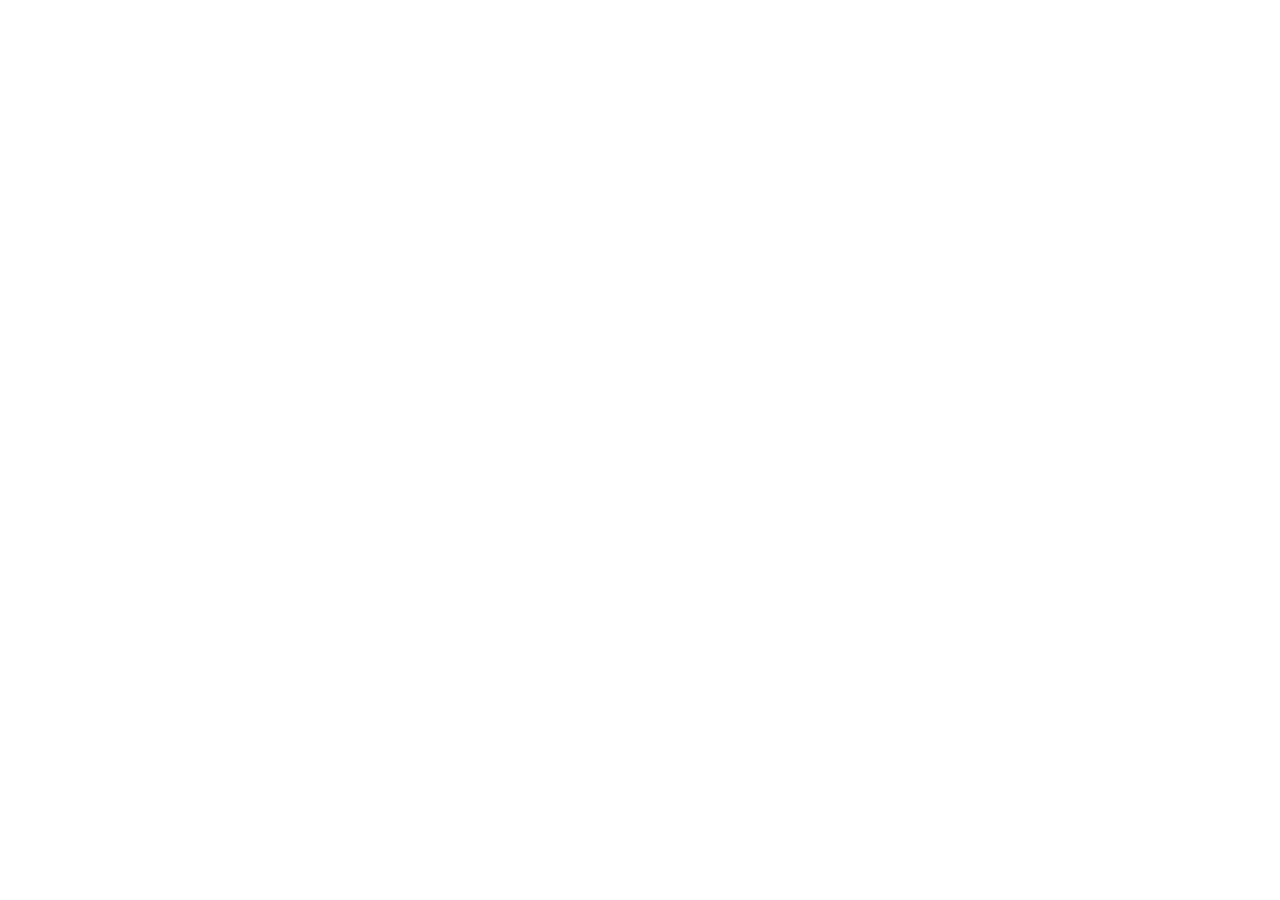
==== cashflow/index.html @ e4bfa6fd "Add initial HTML structure for CashFlow Pro" ====
<!doctype html>
<html lang="en">
  <head>
    <meta charset="UTF-8" />
    <link rel="icon" type="image/svg+xml" href="/vite.svg" />
    <meta name="viewport" content="width=device-width, initial-scale=1.0" />
    <title>CashFlow Pro: The Zero-Day Predictor</title>
    <link rel="preconnect" href="https://fonts.googleapis.com">
    <link rel="preconnect" href="https://fonts.gstatic.com" crossorigin>
    <link href="https://fonts.googleapis.com/css2?family=Outfit:wght@300;400;500;600;700&display=swap" rel="stylesheet">
    <script type="module" crossorigin src="/assets/index-CfpmxeCF.js"></script>
    <link rel="stylesheet" crossorigin href="/assets/index-DyKyap_h.css">
  </head>
  <body>
    <div id="root"></div>
  </body>
</html>
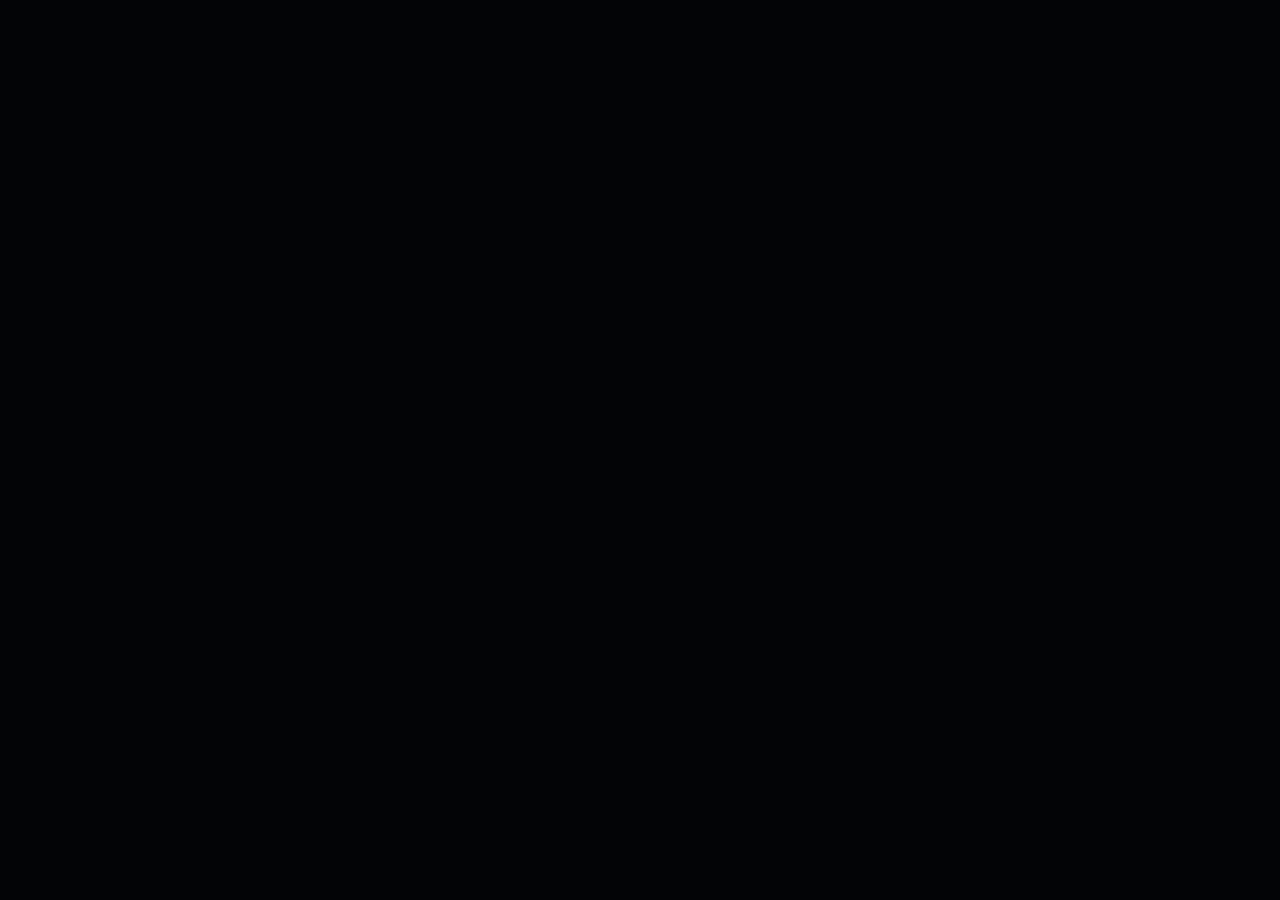
==== commit 0cd46b3a: "Update script and stylesheet paths in index.html" ====
--- a/cashflow/index.html
+++ b/cashflow/index.html
@@ -8,8 +8,8 @@
     <link rel="preconnect" href="https://fonts.googleapis.com">
     <link rel="preconnect" href="https://fonts.gstatic.com" crossorigin>
     <link href="https://fonts.googleapis.com/css2?family=Outfit:wght@300;400;500;600;700&display=swap" rel="stylesheet">
-    <script type="module" crossorigin src="/assets/index-CfpmxeCF.js"></script>
-    <link rel="stylesheet" crossorigin href="/assets/index-DyKyap_h.css">
+    <script type="module" crossorigin src="/cashflow/assets/index-KnmXXh6Q.js"></script>
+    <link rel="stylesheet" crossorigin href="/cashflow/assets/index-DyKyap_h.css">
   </head>
   <body>
     <div id="root"></div>
--- a/cashflow/assets/index-DyKyap_h.css
+++ b/cashflow/assets/index-DyKyap_h.css
@@ -0,0 +1 @@
+@import"https://fonts.googleapis.com/css2?family=Outfit:wght@300;400;600;700&family=Inter:wght@400;500;600&family=Space+Grotesk:wght@500;700&display=swap";:root{--bg: #030405;--surface: rgba(13, 14, 18, .7);--surface-solid: #0A0B0E;--primary: #00f2fe;--primary-rgb: 0, 242, 254;--primary-glow: rgba(0, 242, 254, .15);--secondary: #7000ff;--success: #00ff87;--danger: #ff0055;--warning: #ffb800;--text: #ffffff;--text-muted: #94a3b8;--border: rgba(255, 255, 255, .08);--border-glow: rgba(0, 242, 254, .3);--radius-lg: 24px;--radius-md: 16px;--font-header: "Outfit", sans-serif;--font-data: "Space Grotesk", monospace;--font-mono: "Space Grotesk", monospace;--transition: all .4s cubic-bezier(.23, 1, .32, 1);--shadow-glow: 0 0 20px rgba(0, 242, 254, .1)}[data-theme=light]{--bg: #fdfdfd;--surface: rgba(255, 255, 255, .85);--surface-solid: #ffffff;--primary: #0ea5e9;--primary-rgb: 14, 165, 233;--primary-glow: rgba(14, 165, 233, .08);--text: #0f172a;--text-muted: #64748b;--border: rgba(0, 0, 0, .06);--border-glow: rgba(14, 165, 233, .2);--shadow-glow: 0 4px 20px rgba(0, 0, 0, .05)}*{margin:0;padding:0;box-sizing:border-box}body{background-color:var(--bg);color:var(--text);font-family:var(--font-main);line-height:1.6;-webkit-font-smoothing:antialiased;overflow-x:hidden}h1,h2,h3,h4{font-family:var(--font-header)}.glass{background:var(--surface);backdrop-filter:blur(16px);-webkit-backdrop-filter:blur(16px);border:1px solid var(--border);border-radius:var(--radius-lg);box-shadow:var(--shadow-glow);transition:var(--transition);padding:1.5rem}.glass-compact{padding:1.25rem}.glass-heavy{padding:2.25rem}.glass:hover{border-color:#ffffff1a}.card-gradient{position:relative;overflow:hidden}.card-gradient:before{content:"";position:absolute;top:-50%;left:-50%;width:200%;height:200%;background:radial-gradient(circle,rgba(255,255,255,.03) 0%,transparent 70%);pointer-events:none}.app-container{max-width:1200px;margin:0 auto;padding:2rem}.dashboard-grid{display:grid;grid-template-columns:2fr 1fr;gap:1.5rem;margin-top:2rem}@keyframes pulse{0%{transform:scale(1);opacity:.8}50%{transform:scale(1.05);opacity:1}to{transform:scale(1);opacity:.8}}@keyframes slideUp{0%{opacity:0;transform:translateY(20px)}to{opacity:1;transform:translateY(0)}}.animate-in{animation:slideUp .5s ease forwards}.text-gradient{background:linear-gradient(135deg,#fff 0%,var(--primary) 100%);background-clip:text;-webkit-background-clip:text;-webkit-text-fill-color:transparent}.animate-in{animation:fadeInUp .8s cubic-bezier(.4,0,.2,1)}@keyframes fadeInUp{0%{opacity:0;transform:translateY(20px)}to{opacity:1;transform:translateY(0)}}.primary-glow{background:var(--primary-glow)}.success-glow{background:var(--success-glow)}.danger-glow{background:var(--danger-glow)}.text-danger{color:var(--danger)}.text-success{color:var(--primary)}.btn-primary{background:var(--primary);color:#000;padding:.8rem 1.5rem;border-radius:var(--radius);border:none;font-weight:600;cursor:pointer;transition:all .2s;display:flex;align-items:center;gap:.5rem}.btn-primary:hover{transform:translateY(-2px);box-shadow:0 4px 20px var(--primary-glow)}.btn-outline{background:transparent;border:1px solid var(--border);color:var(--text);padding:.8rem 1.5rem;border-radius:var(--radius);cursor:pointer;transition:all .2s}.btn-outline:hover{background:#ffffff0d}.dashboard-header{padding:3rem 0;text-align:left}.hero-title{font-size:4rem;font-weight:800;letter-spacing:-2px;margin-bottom:.5rem}.hero-subtitle{color:var(--text-muted);font-size:1.1rem;max-width:600px}.command-center{display:grid;grid-template-columns:repeat(12,1fr);gap:1.5rem;margin-bottom:4rem}.span-8{grid-column:span 8}.span-4{grid-column:span 4}.span-6{grid-column:span 6}.span-12{grid-column:span 12}.section-header{display:flex;align-items:center;gap:.75rem;margin-bottom:1.5rem}.section-header h3{font-size:.75rem;text-transform:uppercase;letter-spacing:.2em;color:var(--primary);font-weight:700}.section-line{flex:1;height:1px;background:linear-gradient(90deg,var(--border),transparent)}.brand{display:flex;align-items:center;gap:.75rem}.brand h2{font-weight:700;letter-spacing:-1px}.status-badge{display:flex;align-items:center;gap:.5rem;background:#ffffff0d;padding:4px 12px;border-radius:20px;font-size:.7rem;letter-spacing:1px;color:var(--text-muted)}.pulse{width:6px;height:6px;background:var(--primary);border-radius:50%;box-shadow:0 0 10px var(--primary);animation:pulse 2s infinite}.section-title{font-size:.8rem;font-weight:600;text-transform:uppercase;letter-spacing:2px;color:var(--text-muted);margin-bottom:1rem}.countdown-card{padding:2.5rem;text-align:center;display:flex;flex-direction:column;gap:2rem;position:relative;overflow:hidden}.days-number{font-size:6rem;font-weight:700;line-height:1;font-family:var(--font-header)}.days-label{font-size:.75rem;color:var(--text-muted);letter-spacing:4px;margin-top:.5rem}.critical .days-number{color:var(--danger);text-shadow:0 0 30px var(--danger-glow)}.warning .days-number{color:var(--warning)}.healthy .days-number{color:var(--primary);text-shadow:0 0 30px var(--primary-glow)}.input-group{display:flex;flex-direction:column;gap:1rem}.outlier-badge{display:flex;align-items:center;gap:.6rem;font-size:.65rem;font-weight:600;color:var(--primary);background:rgba(var(--primary-rgb),.1);padding:.6rem .9rem;border-radius:10px;border:1px solid var(--border-glow);cursor:pointer;transition:var(--transition)}.outlier-badge:hover{background:rgba(var(--primary-rgb),.2);transform:translateY(-1px)}.math-breakdown{border:1px solid var(--border-glow);background:rgba(var(--primary-rgb),.03);border-radius:16px;padding:1.5rem}.math-grid{display:grid;grid-template-columns:1fr auto 1fr auto 1fr;align-items:center;gap:1.5rem;text-align:center}.math-item{display:flex;flex-direction:column;gap:.5rem}.math-val{font-size:1.5rem;font-weight:700;font-family:var(--font-mono)}.math-op{color:var(--text-muted);font-size:1.25rem;font-weight:300}.gap-4{gap:1rem}.text-sm{font-size:.875rem}.text-xs{font-size:.75rem}.mt-3{margin-top:.75rem}.mt-6{margin-top:1.5rem}.analytics-layout{display:flex;align-items:center;gap:2rem;margin-top:1rem}.category-legend{display:flex;flex-direction:column;gap:1rem;flex:1}.legend-item{display:flex;align-items:center;gap:1rem;padding:.75rem 1rem;background:#ffffff05;border-radius:12px;border:1px solid var(--border);transition:var(--transition)}.legend-item:hover{background:var(--primary-glow);transform:translate(5px)}.legend-item .dot{width:12px;height:12px;border-radius:50%;box-shadow:0 0 10px currentColor}.cat-name{flex:1;font-size:.9rem;font-weight:500}.cat-val{font-family:var(--font-data);font-weight:700;color:var(--primary)}.audit-grid{display:grid;grid-template-columns:repeat(auto-fill,minmax(300px,1fr));gap:1rem}.flex{display:flex}.flex-col{flex-direction:column}.flex-wrap{flex-wrap:wrap}.items-center{align-items:center}.justify-between{justify-content:space-between}.gap-2{gap:.5rem}.text-lg{font-size:1.125rem}.mb-6{margin-bottom:1.5rem}.mt-8{margin-top:2rem}.h-full{height:100%}.balance-input{margin-bottom:1.5rem;display:flex;flex-direction:column;gap:1rem}.balance-input input{background:#ffffff0d;border:1px solid var(--border);padding:1.25rem;border-radius:12px;color:var(--primary);font-size:2.5rem;font-weight:800;width:100%;font-family:var(--font-data)}.upload-zone{text-align:center;border-style:dashed;cursor:pointer;min-height:200px;display:flex;align-items:center;justify-content:center;border:2px dashed var(--border)}.upload-zone:hover{border-color:var(--primary);background:#22c55e0d}.upload-label{display:flex;flex-direction:column;align-items:center;gap:1rem;color:var(--text-muted)}.upload-label span{font-size:1.1rem;font-weight:700;color:var(--text)}.runway-container{padding:2rem;margin-bottom:2rem;min-height:250px}.chart-wrapper{height:200px;width:100%}.strategy-grid{display:flex;flex-direction:column;gap:1rem}.strategy-card{padding:1.5rem;border-left:4px solid var(--danger)}.impact-badge{background:var(--danger-glow);color:var(--danger);padding:4px 10px;border-radius:4px;font-size:.75rem;font-weight:700}.audit-list{display:flex;flex-direction:column;gap:.75rem}.audit-item{display:flex;justify-content:space-between;font-size:.95rem;padding:.75rem 0;border-bottom:1px solid rgba(255,255,255,.05)}.audit-desc{color:var(--text);font-weight:500}.loader-overlay{position:fixed;top:0;left:0;width:100%;height:100%;background:#050505e6;-webkit-backdrop-filter:blur(10px);backdrop-filter:blur(10px);z-index:1000;display:flex;align-items:center;justify-content:center;text-align:center}.loader-content{display:flex;flex-direction:column;align-items:center;gap:1rem}.loader-content h3{font-size:1.5rem;letter-spacing:2px}.loader-content p{color:var(--text-muted);font-size:.9rem}.icon-spin{animation:spin 4s linear infinite}@keyframes spin{to{transform:rotate(360deg)}}@media (max-width: 768px){.dashboard-grid{grid-template-columns:1fr}.days-number{font-size:4rem}}.sub-item{display:flex;justify-content:space-between;padding:.75rem 1rem;background:#ffffff08;border-radius:12px;margin-bottom:.5rem;border:1px solid var(--border);font-size:.85rem}.sub-name{font-weight:600;color:var(--text-muted)}.sub-amount{font-family:var(--font-mono);color:var(--primary);font-weight:700}.leak-val{font-size:2.5rem;font-weight:800;font-family:var(--font-mono);color:var(--warning);margin-bottom:.5rem}.modal-overlay{position:fixed;top:0;left:0;width:100%;height:100%;background:#000000d9;-webkit-backdrop-filter:blur(8px);backdrop-filter:blur(8px);z-index:1100;display:flex;align-items:center;justify-content:center;padding:2rem}.modal-content{width:100%;max-width:500px;max-height:80vh;overflow-y:auto;background:var(--surface-solid);border:1px solid var(--primary);border-radius:var(--radius-lg);padding:2.5rem;box-shadow:0 0 50px #00f2fe33}.modal-header{display:flex;justify-content:space-between;align-items:center;margin-bottom:2rem}.modal-close{cursor:pointer;color:var(--text-muted);transition:var(--transition)}.modal-close:hover{color:var(--danger)}.modal-title{font-size:1.25rem;font-weight:700;letter-spacing:1px;color:var(--primary)}.outlier-list{display:flex;flex-direction:column;gap:1rem}.outlier-item{display:flex;justify-content:space-between;padding:1rem;background:#ffffff0d;border-radius:12px;border:1px solid var(--border)}.outlier-date{font-size:.75rem;color:var(--text-muted);font-family:var(--font-mono)}.outlier-amt{font-weight:700;color:var(--primary);font-family:var(--font-mono)}
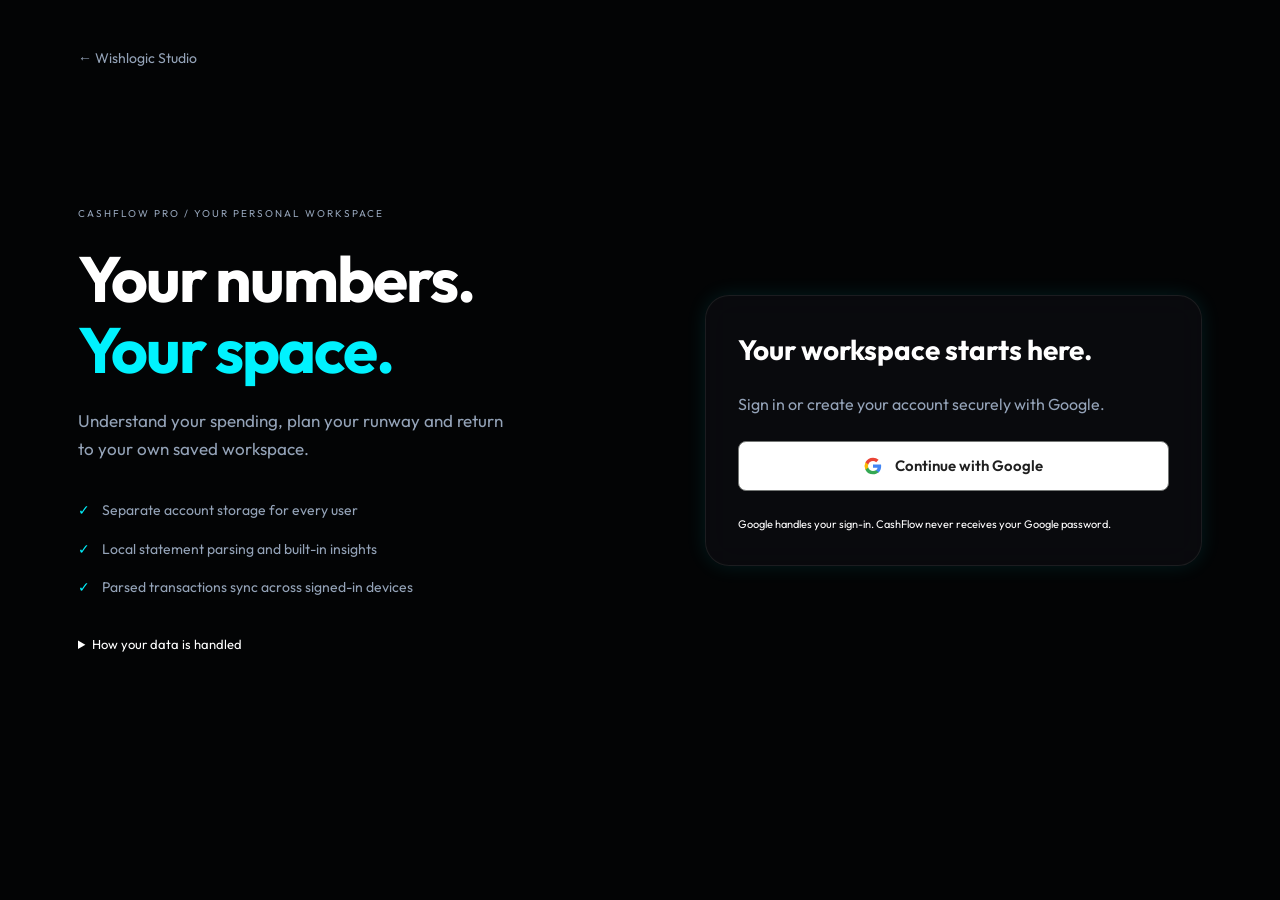
==== commit c04af6ac: "Publish repaired CashFlow with private accounts and Google sign-in" ====
--- a/cashflow/index.html
+++ b/cashflow/index.html
@@ -2,14 +2,10 @@
 <html lang="en">
   <head>
     <meta charset="UTF-8" />
-    <link rel="icon" type="image/svg+xml" href="/vite.svg" />
     <meta name="viewport" content="width=device-width, initial-scale=1.0" />
-    <title>CashFlow Pro: The Zero-Day Predictor</title>
-    <link rel="preconnect" href="https://fonts.googleapis.com">
-    <link rel="preconnect" href="https://fonts.gstatic.com" crossorigin>
-    <link href="https://fonts.googleapis.com/css2?family=Outfit:wght@300;400;500;600;700&display=swap" rel="stylesheet">
-    <script type="module" crossorigin src="/cashflow/assets/index-KnmXXh6Q.js"></script>
-    <link rel="stylesheet" crossorigin href="/cashflow/assets/index-DyKyap_h.css">
+    <title>CashFlow Pro: Personal Cash Flow</title>
+    <script type="module" crossorigin src="/cashflow/assets/index-W5rrPy7j.js"></script>
+    <link rel="stylesheet" crossorigin href="/cashflow/assets/index-CyVrfYKc.css">
   </head>
   <body>
     <div id="root"></div>
--- a/cashflow/assets/index-CyVrfYKc.css
+++ b/cashflow/assets/index-CyVrfYKc.css
@@ -0,0 +1 @@
+@font-face{font-family:Outfit;font-style:normal;font-display:swap;font-weight:400;src:url(/cashflow/assets/outfit-latin-ext-400-normal-5tcqmc2S.woff2) format("woff2"),url(/cashflow/assets/outfit-latin-ext-400-normal-DHm7mdGe.woff) format("woff");unicode-range:U+0100-02BA,U+02BD-02C5,U+02C7-02CC,U+02CE-02D7,U+02DD-02FF,U+0304,U+0308,U+0329,U+1D00-1DBF,U+1E00-1E9F,U+1EF2-1EFF,U+2020,U+20A0-20AB,U+20AD-20C0,U+2113,U+2C60-2C7F,U+A720-A7FF}@font-face{font-family:Outfit;font-style:normal;font-display:swap;font-weight:400;src:url(/cashflow/assets/outfit-latin-400-normal-BGsTXAXT.woff2) format("woff2"),url(/cashflow/assets/outfit-latin-400-normal-DMwTpYkH.woff) format("woff");unicode-range:U+0000-00FF,U+0131,U+0152-0153,U+02BB-02BC,U+02C6,U+02DA,U+02DC,U+0304,U+0308,U+0329,U+2000-206F,U+20AC,U+2122,U+2191,U+2193,U+2212,U+2215,U+FEFF,U+FFFD}@font-face{font-family:Outfit;font-style:normal;font-display:swap;font-weight:600;src:url(/cashflow/assets/outfit-latin-ext-600-normal-B85nYjL1.woff2) format("woff2"),url(/cashflow/assets/outfit-latin-ext-600-normal-CWJcPgd7.woff) format("woff");unicode-range:U+0100-02BA,U+02BD-02C5,U+02C7-02CC,U+02CE-02D7,U+02DD-02FF,U+0304,U+0308,U+0329,U+1D00-1DBF,U+1E00-1E9F,U+1EF2-1EFF,U+2020,U+20A0-20AB,U+20AD-20C0,U+2113,U+2C60-2C7F,U+A720-A7FF}@font-face{font-family:Outfit;font-style:normal;font-display:swap;font-weight:600;src:url(/cashflow/assets/outfit-latin-600-normal-B7SfZ07L.woff2) format("woff2"),url(/cashflow/assets/outfit-latin-600-normal-BEfTtDA7.woff) format("woff");unicode-range:U+0000-00FF,U+0131,U+0152-0153,U+02BB-02BC,U+02C6,U+02DA,U+02DC,U+0304,U+0308,U+0329,U+2000-206F,U+20AC,U+2122,U+2191,U+2193,U+2212,U+2215,U+FEFF,U+FFFD}@font-face{font-family:Outfit;font-style:normal;font-display:swap;font-weight:700;src:url(/cashflow/assets/outfit-latin-ext-700-normal-CI4iH74K.woff2) format("woff2"),url(/cashflow/assets/outfit-latin-ext-700-normal-fjS8-Gm7.woff) format("woff");unicode-range:U+0100-02BA,U+02BD-02C5,U+02C7-02CC,U+02CE-02D7,U+02DD-02FF,U+0304,U+0308,U+0329,U+1D00-1DBF,U+1E00-1E9F,U+1EF2-1EFF,U+2020,U+20A0-20AB,U+20AD-20C0,U+2113,U+2C60-2C7F,U+A720-A7FF}@font-face{font-family:Outfit;font-style:normal;font-display:swap;font-weight:700;src:url(/cashflow/assets/outfit-latin-700-normal-Cu9v6i1X.woff2) format("woff2"),url(/cashflow/assets/outfit-latin-700-normal-D4itBLBr.woff) format("woff");unicode-range:U+0000-00FF,U+0131,U+0152-0153,U+02BB-02BC,U+02C6,U+02DA,U+02DC,U+0304,U+0308,U+0329,U+2000-206F,U+20AC,U+2122,U+2191,U+2193,U+2212,U+2215,U+FEFF,U+FFFD}@font-face{font-family:Space Grotesk;font-style:normal;font-display:swap;font-weight:500;src:url(/cashflow/assets/space-grotesk-vietnamese-500-normal-BmEvtly_.woff2) format("woff2"),url(/cashflow/assets/space-grotesk-vietnamese-500-normal-BTqKIpxg.woff) format("woff");unicode-range:U+0102-0103,U+0110-0111,U+0128-0129,U+0168-0169,U+01A0-01A1,U+01AF-01B0,U+0300-0301,U+0303-0304,U+0308-0309,U+0323,U+0329,U+1EA0-1EF9,U+20AB}@font-face{font-family:Space Grotesk;font-style:normal;font-display:swap;font-weight:500;src:url(/cashflow/assets/space-grotesk-latin-ext-500-normal-DUe3BAxM.woff2) format("woff2"),url(/cashflow/assets/space-grotesk-latin-ext-500-normal-3dgZTiw9.woff) format("woff");unicode-range:U+0100-02BA,U+02BD-02C5,U+02C7-02CC,U+02CE-02D7,U+02DD-02FF,U+0304,U+0308,U+0329,U+1D00-1DBF,U+1E00-1E9F,U+1EF2-1EFF,U+2020,U+20A0-20AB,U+20AD-20C0,U+2113,U+2C60-2C7F,U+A720-A7FF}@font-face{font-family:Space Grotesk;font-style:normal;font-display:swap;font-weight:500;src:url(/cashflow/assets/space-grotesk-latin-500-normal-lFbtlQH6.woff2) format("woff2"),url(/cashflow/assets/space-grotesk-latin-500-normal-CNSSEhBt.woff) format("woff");unicode-range:U+0000-00FF,U+0131,U+0152-0153,U+02BB-02BC,U+02C6,U+02DA,U+02DC,U+0304,U+0308,U+0329,U+2000-206F,U+20AC,U+2122,U+2191,U+2193,U+2212,U+2215,U+FEFF,U+FFFD}:root{--bg: #030405;--surface: rgba(13, 14, 18, .7);--surface-solid: #0a0b0e;--primary: #00f2fe;--primary-rgb: 0, 242, 254;--primary-glow: rgba(0, 242, 254, .15);--secondary: #7000ff;--success: #00ff87;--danger: #ff0055;--warning: #ffb800;--text: #ffffff;--text-muted: #94a3b8;--border: rgba(255, 255, 255, .08);--border-glow: rgba(0, 242, 254, .3);--radius-lg: 24px;--radius-md: 16px;--font-header: "Outfit", sans-serif;--font-data: "Space Grotesk", monospace;--font-mono: "Space Grotesk", monospace;--transition: all .4s cubic-bezier(.23, 1, .32, 1);--shadow-glow: 0 0 20px rgba(0, 242, 254, .1)}[data-theme=light]{--bg: #fdfdfd;--surface: rgba(255, 255, 255, .85);--surface-solid: #ffffff;--primary: #0ea5e9;--primary-rgb: 14, 165, 233;--primary-glow: rgba(14, 165, 233, .08);--text: #0f172a;--text-muted: #64748b;--border: rgba(0, 0, 0, .06);--border-glow: rgba(14, 165, 233, .2);--shadow-glow: 0 4px 20px rgba(0, 0, 0, .05)}*{margin:0;padding:0;box-sizing:border-box}body{background-color:var(--bg);color:var(--text);font-family:var(--font-main);line-height:1.6;-webkit-font-smoothing:antialiased;overflow-x:hidden}h1,h2,h3,h4{font-family:var(--font-header)}.glass{background:var(--surface);backdrop-filter:blur(16px);-webkit-backdrop-filter:blur(16px);border:1px solid var(--border);border-radius:var(--radius-lg);box-shadow:var(--shadow-glow);transition:var(--transition);padding:1.5rem}.glass-compact{padding:1.25rem}.glass-heavy{padding:2.25rem}.glass:hover{border-color:#ffffff1a}.card-gradient{position:relative;overflow:hidden}.card-gradient:before{content:"";position:absolute;top:-50%;left:-50%;width:200%;height:200%;background:radial-gradient(circle,rgba(255,255,255,.03) 0%,transparent 70%);pointer-events:none}.app-container{max-width:1200px;margin:0 auto;padding:2rem}.dashboard-grid{display:grid;grid-template-columns:2fr 1fr;gap:1.5rem;margin-top:2rem}@keyframes pulse{0%{transform:scale(1);opacity:.8}50%{transform:scale(1.05);opacity:1}to{transform:scale(1);opacity:.8}}@keyframes slideUp{0%{opacity:0;transform:translateY(20px)}to{opacity:1;transform:translateY(0)}}.animate-in{animation:slideUp .5s ease forwards}.text-gradient{background:linear-gradient(135deg,#fff 0%,var(--primary) 100%);background-clip:text;-webkit-background-clip:text;-webkit-text-fill-color:transparent}.animate-in{animation:fadeInUp .8s cubic-bezier(.4,0,.2,1)}@keyframes fadeInUp{0%{opacity:0;transform:translateY(20px)}to{opacity:1;transform:translateY(0)}}.primary-glow{background:var(--primary-glow)}.success-glow{background:var(--success-glow)}.danger-glow{background:var(--danger-glow)}.text-danger{color:var(--danger)}.text-success{color:var(--primary)}.btn-primary{background:var(--primary);color:#000;padding:.8rem 1.5rem;border-radius:var(--radius);border:none;font-weight:600;cursor:pointer;transition:all .2s;display:flex;align-items:center;gap:.5rem}.btn-primary:hover{transform:translateY(-2px);box-shadow:0 4px 20px var(--primary-glow)}.btn-outline{background:transparent;border:1px solid var(--border);color:var(--text);padding:.8rem 1.5rem;border-radius:var(--radius);cursor:pointer;transition:all .2s}.btn-outline:hover{background:#ffffff0d}.dashboard-header{padding:3rem 0;text-align:left}.hero-title{font-size:4rem;font-weight:800;letter-spacing:-2px;margin-bottom:.5rem}.hero-subtitle{color:var(--text-muted);font-size:1.1rem;max-width:600px}.command-center{display:grid;grid-template-columns:repeat(12,1fr);gap:1.5rem;margin-bottom:4rem}.span-8{grid-column:span 8}.span-4{grid-column:span 4}.span-6{grid-column:span 6}.span-12{grid-column:span 12}.section-header{display:flex;align-items:center;gap:.75rem;margin-bottom:1.5rem}.section-header h3{font-size:.75rem;text-transform:uppercase;letter-spacing:.2em;color:var(--primary);font-weight:700}.section-line{flex:1;height:1px;background:linear-gradient(90deg,var(--border),transparent)}.brand{display:flex;align-items:center;gap:.75rem}.brand h2{font-weight:700;letter-spacing:-1px}.status-badge{display:flex;align-items:center;gap:.5rem;background:#ffffff0d;padding:4px 12px;border-radius:20px;font-size:.7rem;letter-spacing:1px;color:var(--text-muted)}.pulse{width:6px;height:6px;background:var(--primary);border-radius:50%;box-shadow:0 0 10px var(--primary);animation:pulse 2s infinite}.section-title{font-size:.8rem;font-weight:600;text-transform:uppercase;letter-spacing:2px;color:var(--text-muted);margin-bottom:1rem}.countdown-card{padding:2.5rem;text-align:center;display:flex;flex-direction:column;gap:2rem;position:relative;overflow:hidden}.days-number{font-size:6rem;font-weight:700;line-height:1;font-family:var(--font-header)}.days-label{font-size:.75rem;color:var(--text-muted);letter-spacing:4px;margin-top:.5rem}.critical .days-number{color:var(--danger);text-shadow:0 0 30px var(--danger-glow)}.warning .days-number{color:var(--warning)}.healthy .days-number{color:var(--primary);text-shadow:0 0 30px var(--primary-glow)}.input-group{display:flex;flex-direction:column;gap:1rem}.outlier-badge{display:flex;align-items:center;gap:.6rem;font-size:.65rem;font-weight:600;color:var(--primary);background:rgba(var(--primary-rgb),.1);padding:.6rem .9rem;border-radius:10px;border:1px solid var(--border-glow);cursor:pointer;transition:var(--transition)}.outlier-badge:hover{background:rgba(var(--primary-rgb),.2);transform:translateY(-1px)}.math-breakdown{border:1px solid var(--border-glow);background:rgba(var(--primary-rgb),.03);border-radius:16px;padding:1.5rem}.math-grid{display:grid;grid-template-columns:1fr auto 1fr auto 1fr;align-items:center;gap:1.5rem;text-align:center}.math-item{display:flex;flex-direction:column;gap:.5rem}.math-val{font-size:1.5rem;font-weight:700;font-family:var(--font-mono)}.math-op{color:var(--text-muted);font-size:1.25rem;font-weight:300}.gap-4{gap:1rem}.text-sm{font-size:.875rem}.text-xs{font-size:.75rem}.mt-3{margin-top:.75rem}.mt-6{margin-top:1.5rem}.analytics-layout{display:flex;align-items:center;gap:2rem;margin-top:1rem}.category-legend{display:flex;flex-direction:column;gap:1rem;flex:1}.legend-item{display:flex;align-items:center;gap:1rem;padding:.75rem 1rem;background:#ffffff05;border-radius:12px;border:1px solid var(--border);transition:var(--transition)}.legend-item:hover{background:var(--primary-glow);transform:translate(5px)}.legend-item .dot{width:12px;height:12px;border-radius:50%;box-shadow:0 0 10px currentColor}.cat-name{flex:1;font-size:.9rem;font-weight:500}.cat-val{font-family:var(--font-data);font-weight:700;color:var(--primary)}.audit-grid{display:grid;grid-template-columns:repeat(auto-fill,minmax(300px,1fr));gap:1rem}.flex{display:flex}.flex-col{flex-direction:column}.flex-wrap{flex-wrap:wrap}.items-center{align-items:center}.justify-between{justify-content:space-between}.gap-2{gap:.5rem}.text-lg{font-size:1.125rem}.mb-6{margin-bottom:1.5rem}.mt-8{margin-top:2rem}.h-full{height:100%}.balance-input{margin-bottom:1.5rem;display:flex;flex-direction:column;gap:1rem}.balance-input input{background:#ffffff0d;border:1px solid var(--border);padding:1.25rem;border-radius:12px;color:var(--primary);font-size:2.5rem;font-weight:800;width:100%;font-family:var(--font-data)}.upload-zone{text-align:center;border-style:dashed;cursor:pointer;min-height:200px;display:flex;align-items:center;justify-content:center;border:2px dashed var(--border)}.upload-zone:hover{border-color:var(--primary);background:#22c55e0d}.upload-label{display:flex;flex-direction:column;align-items:center;gap:1rem;color:var(--text-muted)}.upload-label span{font-size:1.1rem;font-weight:700;color:var(--text)}.runway-container{padding:2rem;margin-bottom:2rem;min-height:250px}.chart-wrapper{height:200px;width:100%}.strategy-grid{display:flex;flex-direction:column;gap:1rem}.strategy-card{padding:1.5rem;border-left:4px solid var(--danger)}.impact-badge{background:var(--danger-glow);color:var(--danger);padding:4px 10px;border-radius:4px;font-size:.75rem;font-weight:700}.audit-list{display:flex;flex-direction:column;gap:.75rem}.audit-item{display:flex;justify-content:space-between;font-size:.95rem;padding:.75rem 0;border-bottom:1px solid rgba(255,255,255,.05)}.audit-desc{color:var(--text);font-weight:500}.loader-overlay{position:fixed;top:0;left:0;width:100%;height:100%;background:#050505e6;-webkit-backdrop-filter:blur(10px);backdrop-filter:blur(10px);z-index:1000;display:flex;align-items:center;justify-content:center;text-align:center}.loader-content{display:flex;flex-direction:column;align-items:center;gap:1rem}.loader-content h3{font-size:1.5rem;letter-spacing:2px}.loader-content p{color:var(--text-muted);font-size:.9rem}.icon-spin{animation:spin 4s linear infinite}@keyframes spin{to{transform:rotate(360deg)}}@media (max-width: 768px){.dashboard-grid{grid-template-columns:1fr}.days-number{font-size:4rem}}.sub-item{display:flex;justify-content:space-between;padding:.75rem 1rem;background:#ffffff08;border-radius:12px;margin-bottom:.5rem;border:1px solid var(--border);font-size:.85rem}.sub-name{font-weight:600;color:var(--text-muted)}.sub-amount{font-family:var(--font-mono);color:var(--primary);font-weight:700}.leak-val{font-size:2.5rem;font-weight:800;font-family:var(--font-mono);color:var(--warning);margin-bottom:.5rem}.modal-overlay{position:fixed;top:0;left:0;width:100%;height:100%;background:#000000d9;-webkit-backdrop-filter:blur(8px);backdrop-filter:blur(8px);z-index:1100;display:flex;align-items:center;justify-content:center;padding:2rem}.modal-content{width:100%;max-width:500px;max-height:80vh;overflow-y:auto;background:var(--surface-solid);border:1px solid var(--primary);border-radius:var(--radius-lg);padding:2.5rem;box-shadow:0 0 50px #00f2fe33}.modal-header{display:flex;justify-content:space-between;align-items:center;margin-bottom:2rem}.modal-close{cursor:pointer;color:var(--text-muted);transition:var(--transition)}.modal-close:hover{color:var(--danger)}.modal-title{font-size:1.25rem;font-weight:700;letter-spacing:1px;color:var(--primary)}.outlier-list{display:flex;flex-direction:column;gap:1rem}.outlier-item{display:flex;justify-content:space-between;padding:1rem;background:#ffffff0d;border-radius:12px;border:1px solid var(--border)}.outlier-date{font-size:.75rem;color:var(--text-muted);font-family:var(--font-mono)}.outlier-amt{font-weight:700;color:var(--primary);font-family:var(--font-mono)}:root{--font-main: "Outfit", sans-serif;--danger-glow: #ff005522;--success-glow: #00ff8722}button,input{font:inherit}button,a,input{touch-action:manipulation}button:focus-visible,a:focus-visible,input:focus-visible,summary:focus-visible{outline:2px solid var(--primary);outline-offset:4px}button:disabled{opacity:.5;cursor:wait}input[type=range]{width:100%;margin:18px 0}input[type=number],input[type=password]{color:var(--text);background:var(--surface);border:1px solid var(--border);border-radius:10px;padding:12px;max-width:100%;width:100%}h2{font-size:1.25rem;margin-bottom:16px}h3{margin:20px 0 12px}p{line-height:1.65}section>p{margin-bottom:16px}.layout-container{display:flex;gap:24px;padding:24px;max-width:1700px;margin:auto;min-height:100vh}.content-area{flex:1;min-width:0}.app-header{display:flex;align-items:center;justify-content:space-between;gap:20px;margin-bottom:24px}.app-header h1{font-size:2.2rem}.app-header>div>p{font-size:11px;letter-spacing:1.8px}.btn-refresh{display:inline-flex;align-items:center;justify-content:center;padding:10px 16px;border:1px solid var(--border-glow);border-radius:10px;background:var(--primary-glow);color:var(--primary);font-weight:600;text-decoration:none;cursor:pointer;margin:12px 0}.btn-danger{background:#ff005515;border:1px solid var(--danger);color:var(--danger);padding:14px;border-radius:10px;cursor:pointer;margin-top:20px}.error-banner,.notice-banner{padding:14px 18px;border:1px solid var(--border);border-radius:12px;margin-bottom:20px}.error-banner{background:#f051;color:var(--text);border-color:var(--danger)}.error-banner button{float:right;background:none;border:0;color:var(--text);font-size:22px;cursor:pointer}.notice-banner{background:var(--primary-glow)}.empty-state{padding:35px;margin-bottom:24px}.empty-state p{max-width:650px}.password-label{display:flex;flex-direction:column;gap:10px;margin:22px 0}.upload-label{border:0;background:none;color:var(--text);width:100%;cursor:pointer;padding:24px}.upload-label span{font-size:1rem}.option-label{display:flex;align-items:center;gap:12px;margin:20px 0}.option-label input{width:18px;height:18px}.sub-item{gap:15px}.sub-item span{overflow-wrap:anywhere;min-width:0}.strategy-grid{margin-top:20px}.strategy-card .card-header{display:flex;gap:16px;align-items:center;flex-wrap:wrap;margin-bottom:12px}.strategy-card h4{font-size:1rem}.settings-page>p,.input-group>p{font-size:14px}.command-center .span-4,.command-center .span-8,.command-center .span-12{min-width:0}.days-number{font-size:clamp(3rem,6vw,6rem);overflow-wrap:anywhere}.sidebar{flex-shrink:0}.chart-container{min-width:0}.visualizer-card{padding:0!important}.section-header h3{margin:0}.upload-page{max-width:900px}.sidebar .logo-text{letter-spacing:0}.sidebar .attribution{opacity:.8}@media (max-width: 1100px){.layout-container{gap:18px;padding:18px}.sidebar{width:235px!important;padding:24px 15px!important}.command-center .span-4,.command-center .span-8{grid-column:span 12}.command-center{gap:18px}.app-header h1{font-size:1.8rem}}@media (max-width: 700px){.layout-container{display:block;padding:14px}.sidebar{position:relative!important;width:100%!important;height:auto!important;top:0!important;padding:18px!important;margin-bottom:22px}.sidebar .brand{padding:0 0 16px}.sidebar .nav-links{display:grid;grid-template-columns:repeat(3,minmax(0,1fr));gap:5px}.sidebar .nav-item{padding:10px 6px;gap:6px;font-size:11px;justify-content:center}.sidebar .nav-item svg{width:16px;flex-shrink:0}.sidebar .sidebar-footer{margin-top:16px;gap:12px}.sidebar .theme-section{padding-top:12px}.sidebar .theme-toggle-btn{padding:10px}.sidebar .attribution{display:none}.app-header{align-items:flex-start;gap:10px}.app-header h1{font-size:1.65rem}.app-header .btn-refresh{font-size:12px;white-space:nowrap;padding:9px;margin:0}.app-header>div>p{font-size:8px;letter-spacing:1px}.glass{padding:20px}.countdown-card{gap:12px;padding:24px}.strategy-card{padding:20px}.leak-val{font-size:2rem}.balance-input input{font-size:1.8rem}.empty-state{padding:24px}.sidebar .logo-text{font-size:1.2rem}.input-group>p{font-size:13px}}@media (max-width: 360px){.sidebar .nav-item{font-size:10px}.sidebar .nav-item svg{display:none}.app-header{flex-direction:column}.app-header .btn-refresh{margin:8px 0}.glass{padding:17px}.countdown-card{padding:22px}}@media (prefers-reduced-motion: reduce){*,*:before,*:after{animation:none!important;transition:none!important}}.goal-planner{margin-bottom:24px}.goal-inputs,.goal-results{display:grid;grid-template-columns:repeat(3,minmax(0,1fr));gap:20px}.goal-inputs{grid-template-columns:1fr 1fr;margin:20px 0}.goal-inputs label{display:flex;flex-direction:column;gap:10px}.goal-results>div{padding:18px;border:1px solid var(--border);border-radius:12px;background:var(--primary-glow)}.goal-results span,.goal-results strong{display:block}.goal-results span{font-size:12px;color:var(--text-muted)}.goal-results strong{font-size:1.4rem;margin-top:8px;overflow-wrap:anywhere}.goal-results>p{grid-column:1 / -1}.transaction-review{margin:20px 0}.table-scroll{overflow-x:auto;max-width:100%;border:1px solid var(--border);border-radius:12px}.transaction-review table{width:100%;border-collapse:collapse;text-align:left;font-size:13px}.transaction-review th,.transaction-review td{padding:13px 12px;border-bottom:1px solid var(--border);vertical-align:top}.transaction-review th{background:var(--primary-glow);font-size:12px}.transaction-review td:first-child,.transaction-review td:nth-child(3){white-space:nowrap}.description-cell{min-width:160px;overflow-wrap:anywhere}.transaction-review select,.password-label select,.password-label input[type=search]{color:var(--text);background:var(--surface-solid);padding:10px;border:1px solid var(--border);border-radius:8px;font:inherit;max-width:100%}.transaction-review select{width:145px}.review-pages,.import-actions{display:flex;gap:18px;align-items:center;justify-content:space-between;margin-top:10px}.review-pages span{font-size:12px;color:var(--text-muted)}.import-actions{justify-content:flex-start}.import-review{margin-top:24px}.import-totals{padding:18px;border:1px solid var(--border);border-radius:12px;margin:18px 0}.import-review p{margin-bottom:12px}.transaction-review small{display:block;font-size:10px}.content-area>section{margin-bottom:24px}.password-label>select{width:100%}@media (max-width: 700px){.goal-results{grid-template-columns:1fr}.goal-inputs{gap:12px}.goal-results strong{font-size:1.3rem}.review-pages{gap:8px}.review-pages button{padding:9px 13px}.transaction-review table{font-size:12px}.transaction-review td,.transaction-review th{padding:11px}.import-review{padding:16px}}.account-entry{max-width:1180px;margin:auto;padding:45px 28px;min-height:100vh}.account-home{color:var(--text-muted);text-decoration:none;font-size:14px}.account-entry-grid{display:grid;grid-template-columns:1.1fr 1fr;gap:80px;align-items:center;min-height:80vh}.account-intro h1{font-size:clamp(42px,5vw,68px);line-height:1.1;letter-spacing:-2px;margin:22px 0}.account-intro h1 span{color:var(--primary)}.account-intro>p{max-width:430px;color:var(--text-muted);font-size:17px}.account-eyebrow{font-size:10px!important;letter-spacing:2px}.account-intro ul{list-style:none;margin:28px 0}.account-intro li{padding:8px 0;color:var(--text-muted);font-size:14px}.account-intro li:before{content:"✓";color:var(--primary);margin-right:12px}.account-intro details{font-size:13px;color:var(--text-muted);max-width:450px}.account-intro summary{cursor:pointer;color:var(--text)}.account-intro details p{margin-top:15px}.auth-card{padding:32px}.auth-card h2{font-size:28px}.auth-card form{display:flex;flex-direction:column;gap:18px;margin-top:24px}.auth-card label{display:flex;flex-direction:column;gap:9px;font-size:13px;color:var(--text-muted)}.auth-card input{font:inherit;background:var(--surface-solid);border:1px solid var(--border);padding:13px;border-radius:10px;color:var(--text);width:100%}.auth-tabs{display:flex;border-bottom:1px solid var(--border);gap:22px;padding:10px 0}.auth-tabs button,.auth-links button{background:none;border:0;color:var(--text-muted);padding:8px 0;cursor:pointer}.auth-tabs button[aria-pressed=true]{color:var(--primary);border-bottom:2px solid var(--primary)}.auth-submit{margin:0}.auth-links{display:flex;justify-content:space-between;gap:15px;margin-top:18px;font-size:12px}.auth-footnote{font-size:11px;margin-top:24px}.account-bar{display:flex;align-items:center;justify-content:space-between;gap:15px;padding:16px 25px;border-bottom:1px solid var(--border);background:var(--surface);flex-wrap:wrap}.account-bar>div:first-child{min-width:0;overflow-wrap:anywhere}.account-bar strong,.account-bar span{display:block;font-size:12px}.account-bar span{color:var(--text-muted)}.account-actions{display:flex;gap:12px;flex-wrap:wrap}.account-actions button,.cloud-status button{border:1px solid var(--border-glow);border-radius:8px;padding:8px 12px;color:var(--primary);background:var(--primary-glow);cursor:pointer;font-size:12px}.account-message{margin:18px 25px}.cloud-status{padding:10px 14px;border:1px solid var(--border);border-radius:10px;display:flex;align-items:center;gap:20px;justify-content:space-between;font-size:12px;color:var(--text-muted)}.cloud-status.error,.cloud-status.conflict{border-color:var(--danger);color:var(--text)}@media (max-width: 800px){.account-entry-grid{grid-template-columns:1fr;gap:35px;padding-top:35px;min-height:0}.account-intro h1{font-size:44px}.account-intro ul{margin:20px 0}.account-intro>p{font-size:15px}.account-entry{max-width:570px;padding:25px 20px}.account-bar{padding:15px}.account-actions{gap:8px}.account-actions button{padding:8px;font-size:11px}.account-message{margin:15px}.auth-card{padding:24px}}.google-entry>p:first-child{color:var(--text-muted);line-height:1.65;margin:18px 0 24px}.google-signin{width:100%;min-height:48px;display:flex;align-items:center;justify-content:center;gap:12px;background:#fff;color:#1f1f1f;border:1px solid #747775;border-radius:8px;padding:12px 18px;font-family:inherit;font-weight:600;font-size:15px;cursor:pointer;transition:box-shadow .2s,background .2s}.google-signin:hover{background:#f2f3f5;box-shadow:0 3px 12px #0002}.google-signin:focus-visible{outline:3px solid #4285f4;outline-offset:4px}.google-signin:disabled{opacity:.6;cursor:wait}.google-signin svg{flex-shrink:0}
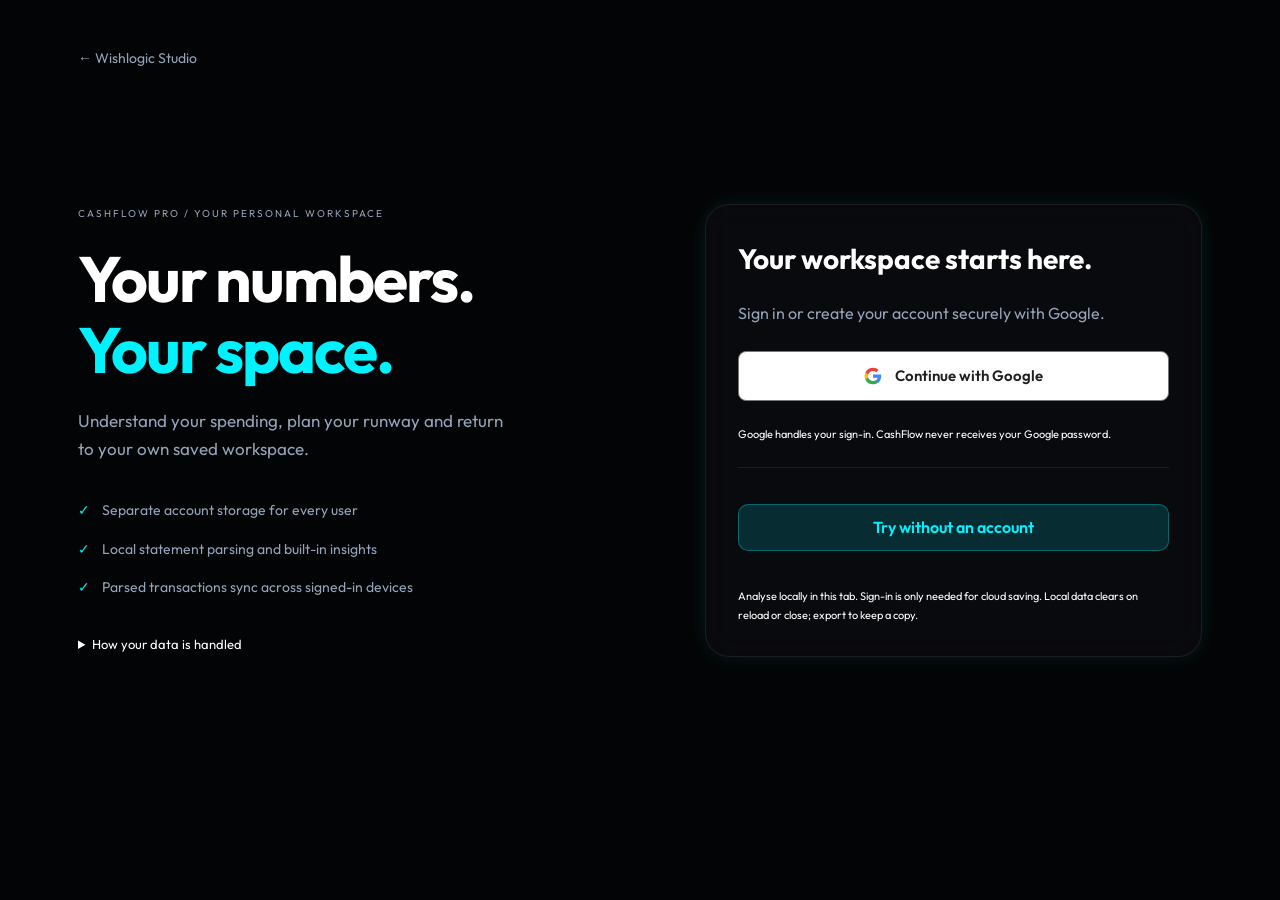
==== commit f883bb39: "Add CashFlow statement history, money movement review and local analysis" ====
--- a/cashflow/index.html
+++ b/cashflow/index.html
@@ -4,8 +4,8 @@
     <meta charset="UTF-8" />
     <meta name="viewport" content="width=device-width, initial-scale=1.0" />
     <title>CashFlow Pro: Personal Cash Flow</title>
-    <script type="module" crossorigin src="/cashflow/assets/index-W5rrPy7j.js"></script>
-    <link rel="stylesheet" crossorigin href="/cashflow/assets/index-CyVrfYKc.css">
+    <script type="module" crossorigin src="/cashflow/assets/index-S9AmLk4g.js"></script>
+    <link rel="stylesheet" crossorigin href="/cashflow/assets/index-D-KfhG_t.css">
   </head>
   <body>
     <div id="root"></div>
--- a/cashflow/assets/index-D-KfhG_t.css
+++ b/cashflow/assets/index-D-KfhG_t.css
@@ -0,0 +1 @@
+@font-face{font-family:Outfit;font-style:normal;font-display:swap;font-weight:400;src:url(/cashflow/assets/outfit-latin-ext-400-normal-5tcqmc2S.woff2) format("woff2"),url(/cashflow/assets/outfit-latin-ext-400-normal-DHm7mdGe.woff) format("woff");unicode-range:U+0100-02BA,U+02BD-02C5,U+02C7-02CC,U+02CE-02D7,U+02DD-02FF,U+0304,U+0308,U+0329,U+1D00-1DBF,U+1E00-1E9F,U+1EF2-1EFF,U+2020,U+20A0-20AB,U+20AD-20C0,U+2113,U+2C60-2C7F,U+A720-A7FF}@font-face{font-family:Outfit;font-style:normal;font-display:swap;font-weight:400;src:url(/cashflow/assets/outfit-latin-400-normal-BGsTXAXT.woff2) format("woff2"),url(/cashflow/assets/outfit-latin-400-normal-DMwTpYkH.woff) format("woff");unicode-range:U+0000-00FF,U+0131,U+0152-0153,U+02BB-02BC,U+02C6,U+02DA,U+02DC,U+0304,U+0308,U+0329,U+2000-206F,U+20AC,U+2122,U+2191,U+2193,U+2212,U+2215,U+FEFF,U+FFFD}@font-face{font-family:Outfit;font-style:normal;font-display:swap;font-weight:600;src:url(/cashflow/assets/outfit-latin-ext-600-normal-B85nYjL1.woff2) format("woff2"),url(/cashflow/assets/outfit-latin-ext-600-normal-CWJcPgd7.woff) format("woff");unicode-range:U+0100-02BA,U+02BD-02C5,U+02C7-02CC,U+02CE-02D7,U+02DD-02FF,U+0304,U+0308,U+0329,U+1D00-1DBF,U+1E00-1E9F,U+1EF2-1EFF,U+2020,U+20A0-20AB,U+20AD-20C0,U+2113,U+2C60-2C7F,U+A720-A7FF}@font-face{font-family:Outfit;font-style:normal;font-display:swap;font-weight:600;src:url(/cashflow/assets/outfit-latin-600-normal-B7SfZ07L.woff2) format("woff2"),url(/cashflow/assets/outfit-latin-600-normal-BEfTtDA7.woff) format("woff");unicode-range:U+0000-00FF,U+0131,U+0152-0153,U+02BB-02BC,U+02C6,U+02DA,U+02DC,U+0304,U+0308,U+0329,U+2000-206F,U+20AC,U+2122,U+2191,U+2193,U+2212,U+2215,U+FEFF,U+FFFD}@font-face{font-family:Outfit;font-style:normal;font-display:swap;font-weight:700;src:url(/cashflow/assets/outfit-latin-ext-700-normal-CI4iH74K.woff2) format("woff2"),url(/cashflow/assets/outfit-latin-ext-700-normal-fjS8-Gm7.woff) format("woff");unicode-range:U+0100-02BA,U+02BD-02C5,U+02C7-02CC,U+02CE-02D7,U+02DD-02FF,U+0304,U+0308,U+0329,U+1D00-1DBF,U+1E00-1E9F,U+1EF2-1EFF,U+2020,U+20A0-20AB,U+20AD-20C0,U+2113,U+2C60-2C7F,U+A720-A7FF}@font-face{font-family:Outfit;font-style:normal;font-display:swap;font-weight:700;src:url(/cashflow/assets/outfit-latin-700-normal-Cu9v6i1X.woff2) format("woff2"),url(/cashflow/assets/outfit-latin-700-normal-D4itBLBr.woff) format("woff");unicode-range:U+0000-00FF,U+0131,U+0152-0153,U+02BB-02BC,U+02C6,U+02DA,U+02DC,U+0304,U+0308,U+0329,U+2000-206F,U+20AC,U+2122,U+2191,U+2193,U+2212,U+2215,U+FEFF,U+FFFD}@font-face{font-family:Space Grotesk;font-style:normal;font-display:swap;font-weight:500;src:url(/cashflow/assets/space-grotesk-vietnamese-500-normal-BmEvtly_.woff2) format("woff2"),url(/cashflow/assets/space-grotesk-vietnamese-500-normal-BTqKIpxg.woff) format("woff");unicode-range:U+0102-0103,U+0110-0111,U+0128-0129,U+0168-0169,U+01A0-01A1,U+01AF-01B0,U+0300-0301,U+0303-0304,U+0308-0309,U+0323,U+0329,U+1EA0-1EF9,U+20AB}@font-face{font-family:Space Grotesk;font-style:normal;font-display:swap;font-weight:500;src:url(/cashflow/assets/space-grotesk-latin-ext-500-normal-DUe3BAxM.woff2) format("woff2"),url(/cashflow/assets/space-grotesk-latin-ext-500-normal-3dgZTiw9.woff) format("woff");unicode-range:U+0100-02BA,U+02BD-02C5,U+02C7-02CC,U+02CE-02D7,U+02DD-02FF,U+0304,U+0308,U+0329,U+1D00-1DBF,U+1E00-1E9F,U+1EF2-1EFF,U+2020,U+20A0-20AB,U+20AD-20C0,U+2113,U+2C60-2C7F,U+A720-A7FF}@font-face{font-family:Space Grotesk;font-style:normal;font-display:swap;font-weight:500;src:url(/cashflow/assets/space-grotesk-latin-500-normal-lFbtlQH6.woff2) format("woff2"),url(/cashflow/assets/space-grotesk-latin-500-normal-CNSSEhBt.woff) format("woff");unicode-range:U+0000-00FF,U+0131,U+0152-0153,U+02BB-02BC,U+02C6,U+02DA,U+02DC,U+0304,U+0308,U+0329,U+2000-206F,U+20AC,U+2122,U+2191,U+2193,U+2212,U+2215,U+FEFF,U+FFFD}:root{--bg: #030405;--surface: rgba(13, 14, 18, .7);--surface-solid: #0a0b0e;--primary: #00f2fe;--primary-rgb: 0, 242, 254;--primary-glow: rgba(0, 242, 254, .15);--secondary: #7000ff;--success: #00ff87;--danger: #ff0055;--warning: #ffb800;--text: #ffffff;--text-muted: #94a3b8;--border: rgba(255, 255, 255, .08);--border-glow: rgba(0, 242, 254, .3);--radius-lg: 24px;--radius-md: 16px;--font-header: "Outfit", sans-serif;--font-data: "Space Grotesk", monospace;--font-mono: "Space Grotesk", monospace;--transition: all .4s cubic-bezier(.23, 1, .32, 1);--shadow-glow: 0 0 20px rgba(0, 242, 254, .1)}[data-theme=light]{--bg: #fdfdfd;--surface: rgba(255, 255, 255, .85);--surface-solid: #ffffff;--primary: #0ea5e9;--primary-rgb: 14, 165, 233;--primary-glow: rgba(14, 165, 233, .08);--text: #0f172a;--text-muted: #64748b;--border: rgba(0, 0, 0, .06);--border-glow: rgba(14, 165, 233, .2);--shadow-glow: 0 4px 20px rgba(0, 0, 0, .05)}*{margin:0;padding:0;box-sizing:border-box}body{background-color:var(--bg);color:var(--text);font-family:var(--font-main);line-height:1.6;-webkit-font-smoothing:antialiased;overflow-x:hidden}h1,h2,h3,h4{font-family:var(--font-header)}.glass{background:var(--surface);backdrop-filter:blur(16px);-webkit-backdrop-filter:blur(16px);border:1px solid var(--border);border-radius:var(--radius-lg);box-shadow:var(--shadow-glow);transition:var(--transition);padding:1.5rem}.glass-compact{padding:1.25rem}.glass-heavy{padding:2.25rem}.glass:hover{border-color:#ffffff1a}.card-gradient{position:relative;overflow:hidden}.card-gradient:before{content:"";position:absolute;top:-50%;left:-50%;width:200%;height:200%;background:radial-gradient(circle,rgba(255,255,255,.03) 0%,transparent 70%);pointer-events:none}.app-container{max-width:1200px;margin:0 auto;padding:2rem}.dashboard-grid{display:grid;grid-template-columns:2fr 1fr;gap:1.5rem;margin-top:2rem}@keyframes pulse{0%{transform:scale(1);opacity:.8}50%{transform:scale(1.05);opacity:1}to{transform:scale(1);opacity:.8}}@keyframes slideUp{0%{opacity:0;transform:translateY(20px)}to{opacity:1;transform:translateY(0)}}.animate-in{animation:slideUp .5s ease forwards}.text-gradient{background:linear-gradient(135deg,#fff 0%,var(--primary) 100%);background-clip:text;-webkit-background-clip:text;-webkit-text-fill-color:transparent}.animate-in{animation:fadeInUp .8s cubic-bezier(.4,0,.2,1)}@keyframes fadeInUp{0%{opacity:0;transform:translateY(20px)}to{opacity:1;transform:translateY(0)}}.primary-glow{background:var(--primary-glow)}.success-glow{background:var(--success-glow)}.danger-glow{background:var(--danger-glow)}.text-danger{color:var(--danger)}.text-success{color:var(--primary)}.btn-primary{background:var(--primary);color:#000;padding:.8rem 1.5rem;border-radius:var(--radius);border:none;font-weight:600;cursor:pointer;transition:all .2s;display:flex;align-items:center;gap:.5rem}.btn-primary:hover{transform:translateY(-2px);box-shadow:0 4px 20px var(--primary-glow)}.btn-outline{background:transparent;border:1px solid var(--border);color:var(--text);padding:.8rem 1.5rem;border-radius:var(--radius);cursor:pointer;transition:all .2s}.btn-outline:hover{background:#ffffff0d}.dashboard-header{padding:3rem 0;text-align:left}.hero-title{font-size:4rem;font-weight:800;letter-spacing:-2px;margin-bottom:.5rem}.hero-subtitle{color:var(--text-muted);font-size:1.1rem;max-width:600px}.command-center{display:grid;grid-template-columns:repeat(12,1fr);gap:1.5rem;margin-bottom:4rem}.span-8{grid-column:span 8}.span-4{grid-column:span 4}.span-6{grid-column:span 6}.span-12{grid-column:span 12}.section-header{display:flex;align-items:center;gap:.75rem;margin-bottom:1.5rem}.section-header h3{font-size:.75rem;text-transform:uppercase;letter-spacing:.2em;color:var(--primary);font-weight:700}.section-line{flex:1;height:1px;background:linear-gradient(90deg,var(--border),transparent)}.brand{display:flex;align-items:center;gap:.75rem}.brand h2{font-weight:700;letter-spacing:-1px}.status-badge{display:flex;align-items:center;gap:.5rem;background:#ffffff0d;padding:4px 12px;border-radius:20px;font-size:.7rem;letter-spacing:1px;color:var(--text-muted)}.pulse{width:6px;height:6px;background:var(--primary);border-radius:50%;box-shadow:0 0 10px var(--primary);animation:pulse 2s infinite}.section-title{font-size:.8rem;font-weight:600;text-transform:uppercase;letter-spacing:2px;color:var(--text-muted);margin-bottom:1rem}.countdown-card{padding:2.5rem;text-align:center;display:flex;flex-direction:column;gap:2rem;position:relative;overflow:hidden}.days-number{font-size:6rem;font-weight:700;line-height:1;font-family:var(--font-header)}.days-label{font-size:.75rem;color:var(--text-muted);letter-spacing:4px;margin-top:.5rem}.critical .days-number{color:var(--danger);text-shadow:0 0 30px var(--danger-glow)}.warning .days-number{color:var(--warning)}.healthy .days-number{color:var(--primary);text-shadow:0 0 30px var(--primary-glow)}.input-group{display:flex;flex-direction:column;gap:1rem}.outlier-badge{display:flex;align-items:center;gap:.6rem;font-size:.65rem;font-weight:600;color:var(--primary);background:rgba(var(--primary-rgb),.1);padding:.6rem .9rem;border-radius:10px;border:1px solid var(--border-glow);cursor:pointer;transition:var(--transition)}.outlier-badge:hover{background:rgba(var(--primary-rgb),.2);transform:translateY(-1px)}.math-breakdown{border:1px solid var(--border-glow);background:rgba(var(--primary-rgb),.03);border-radius:16px;padding:1.5rem}.math-grid{display:grid;grid-template-columns:1fr auto 1fr auto 1fr;align-items:center;gap:1.5rem;text-align:center}.math-item{display:flex;flex-direction:column;gap:.5rem}.math-val{font-size:1.5rem;font-weight:700;font-family:var(--font-mono)}.math-op{color:var(--text-muted);font-size:1.25rem;font-weight:300}.gap-4{gap:1rem}.text-sm{font-size:.875rem}.text-xs{font-size:.75rem}.mt-3{margin-top:.75rem}.mt-6{margin-top:1.5rem}.analytics-layout{display:flex;align-items:center;gap:2rem;margin-top:1rem}.category-legend{display:flex;flex-direction:column;gap:1rem;flex:1}.legend-item{display:flex;align-items:center;gap:1rem;padding:.75rem 1rem;background:#ffffff05;border-radius:12px;border:1px solid var(--border);transition:var(--transition)}.legend-item:hover{background:var(--primary-glow);transform:translate(5px)}.legend-item .dot{width:12px;height:12px;border-radius:50%;box-shadow:0 0 10px currentColor}.cat-name{flex:1;font-size:.9rem;font-weight:500}.cat-val{font-family:var(--font-data);font-weight:700;color:var(--primary)}.audit-grid{display:grid;grid-template-columns:repeat(auto-fill,minmax(300px,1fr));gap:1rem}.flex{display:flex}.flex-col{flex-direction:column}.flex-wrap{flex-wrap:wrap}.items-center{align-items:center}.justify-between{justify-content:space-between}.gap-2{gap:.5rem}.text-lg{font-size:1.125rem}.mb-6{margin-bottom:1.5rem}.mt-8{margin-top:2rem}.h-full{height:100%}.balance-input{margin-bottom:1.5rem;display:flex;flex-direction:column;gap:1rem}.balance-input input{background:#ffffff0d;border:1px solid var(--border);padding:1.25rem;border-radius:12px;color:var(--primary);font-size:2.5rem;font-weight:800;width:100%;font-family:var(--font-data)}.upload-zone{text-align:center;border-style:dashed;cursor:pointer;min-height:200px;display:flex;align-items:center;justify-content:center;border:2px dashed var(--border)}.upload-zone:hover{border-color:var(--primary);background:#22c55e0d}.upload-label{display:flex;flex-direction:column;align-items:center;gap:1rem;color:var(--text-muted)}.upload-label span{font-size:1.1rem;font-weight:700;color:var(--text)}.runway-container{padding:2rem;margin-bottom:2rem;min-height:250px}.chart-wrapper{height:200px;width:100%}.strategy-grid{display:flex;flex-direction:column;gap:1rem}.strategy-card{padding:1.5rem;border-left:4px solid var(--danger)}.impact-badge{background:var(--danger-glow);color:var(--danger);padding:4px 10px;border-radius:4px;font-size:.75rem;font-weight:700}.audit-list{display:flex;flex-direction:column;gap:.75rem}.audit-item{display:flex;justify-content:space-between;font-size:.95rem;padding:.75rem 0;border-bottom:1px solid rgba(255,255,255,.05)}.audit-desc{color:var(--text);font-weight:500}.loader-overlay{position:fixed;top:0;left:0;width:100%;height:100%;background:#050505e6;-webkit-backdrop-filter:blur(10px);backdrop-filter:blur(10px);z-index:1000;display:flex;align-items:center;justify-content:center;text-align:center}.loader-content{display:flex;flex-direction:column;align-items:center;gap:1rem}.loader-content h3{font-size:1.5rem;letter-spacing:2px}.loader-content p{color:var(--text-muted);font-size:.9rem}.icon-spin{animation:spin 4s linear infinite}@keyframes spin{to{transform:rotate(360deg)}}@media(max-width:768px){.dashboard-grid{grid-template-columns:1fr}.days-number{font-size:4rem}}.sub-item{display:flex;justify-content:space-between;padding:.75rem 1rem;background:#ffffff08;border-radius:12px;margin-bottom:.5rem;border:1px solid var(--border);font-size:.85rem}.sub-name{font-weight:600;color:var(--text-muted)}.sub-amount{font-family:var(--font-mono);color:var(--primary);font-weight:700}.leak-val{font-size:2.5rem;font-weight:800;font-family:var(--font-mono);color:var(--warning);margin-bottom:.5rem}.modal-overlay{position:fixed;top:0;left:0;width:100%;height:100%;background:#000000d9;-webkit-backdrop-filter:blur(8px);backdrop-filter:blur(8px);z-index:1100;display:flex;align-items:center;justify-content:center;padding:2rem}.modal-content{width:100%;max-width:500px;max-height:80vh;overflow-y:auto;background:var(--surface-solid);border:1px solid var(--primary);border-radius:var(--radius-lg);padding:2.5rem;box-shadow:0 0 50px #00f2fe33}.modal-header{display:flex;justify-content:space-between;align-items:center;margin-bottom:2rem}.modal-close{cursor:pointer;color:var(--text-muted);transition:var(--transition)}.modal-close:hover{color:var(--danger)}.modal-title{font-size:1.25rem;font-weight:700;letter-spacing:1px;color:var(--primary)}.outlier-list{display:flex;flex-direction:column;gap:1rem}.outlier-item{display:flex;justify-content:space-between;padding:1rem;background:#ffffff0d;border-radius:12px;border:1px solid var(--border)}.outlier-date{font-size:.75rem;color:var(--text-muted);font-family:var(--font-mono)}.outlier-amt{font-weight:700;color:var(--primary);font-family:var(--font-mono)}:root{--font-main: "Outfit", sans-serif;--danger-glow: #ff005522;--success-glow: #00ff8722}button,input{font:inherit}button,a,input{touch-action:manipulation}button:focus-visible,a:focus-visible,input:focus-visible,summary:focus-visible{outline:2px solid var(--primary);outline-offset:4px}button:disabled{opacity:.5;cursor:wait}input[type=range]{width:100%;margin:18px 0}input[type=number],input[type=password]{color:var(--text);background:var(--surface);border:1px solid var(--border);border-radius:10px;padding:12px;max-width:100%;width:100%}h2{font-size:1.25rem;margin-bottom:16px}h3{margin:20px 0 12px}p{line-height:1.65}section>p{margin-bottom:16px}.layout-container{display:flex;gap:24px;padding:24px;max-width:1700px;margin:auto;min-height:100vh}.content-area{flex:1;min-width:0}.app-header{display:flex;align-items:center;justify-content:space-between;gap:20px;margin-bottom:24px}.app-header h1{font-size:2.2rem}.app-header>div>p{font-size:11px;letter-spacing:1.8px}.btn-refresh{display:inline-flex;align-items:center;justify-content:center;padding:10px 16px;border:1px solid var(--border-glow);border-radius:10px;background:var(--primary-glow);color:var(--primary);font-weight:600;text-decoration:none;cursor:pointer;margin:12px 0}.btn-danger{background:#ff005515;border:1px solid var(--danger);color:var(--danger);padding:14px;border-radius:10px;cursor:pointer;margin-top:20px}.error-banner,.notice-banner{padding:14px 18px;border:1px solid var(--border);border-radius:12px;margin-bottom:20px}.error-banner{background:#f051;color:var(--text);border-color:var(--danger)}.error-banner button{float:right;background:none;border:0;color:var(--text);font-size:22px;cursor:pointer}.notice-banner{background:var(--primary-glow)}.empty-state{padding:35px;margin-bottom:24px}.empty-state p{max-width:650px}.password-label{display:flex;flex-direction:column;gap:10px;margin:22px 0}.upload-label{border:0;background:none;color:var(--text);width:100%;cursor:pointer;padding:24px}.upload-label span{font-size:1rem}.option-label{display:flex;align-items:center;gap:12px;margin:20px 0}.option-label input{width:18px;height:18px}.sub-item{gap:15px}.sub-item span{overflow-wrap:anywhere;min-width:0}.strategy-grid{margin-top:20px}.strategy-card .card-header{display:flex;gap:16px;align-items:center;flex-wrap:wrap;margin-bottom:12px}.strategy-card h4{font-size:1rem}.settings-page>p,.input-group>p{font-size:14px}.command-center .span-4,.command-center .span-8,.command-center .span-12{min-width:0}.days-number{font-size:clamp(3rem,6vw,6rem);overflow-wrap:anywhere}.sidebar{flex-shrink:0}.chart-container{min-width:0}.visualizer-card{padding:0!important}.section-header h3{margin:0}.upload-page{max-width:900px}.sidebar .logo-text{letter-spacing:0}.sidebar .attribution{opacity:.8}@media(max-width:1100px){.layout-container{gap:18px;padding:18px}.sidebar{width:235px!important;padding:24px 15px!important}.command-center .span-4,.command-center .span-8{grid-column:span 12}.command-center{gap:18px}.app-header h1{font-size:1.8rem}}@media(max-width:700px){.layout-container{display:block;padding:14px}.sidebar{position:relative!important;width:100%!important;height:auto!important;top:0!important;padding:18px!important;margin-bottom:22px}.sidebar .brand{padding:0 0 16px}.sidebar .nav-links{display:grid;grid-template-columns:repeat(3,minmax(0,1fr));gap:5px}.sidebar .nav-item{padding:10px 6px;gap:6px;font-size:11px;justify-content:center}.sidebar .nav-item svg{width:16px;flex-shrink:0}.sidebar .sidebar-footer{margin-top:16px;gap:12px}.sidebar .theme-section{padding-top:12px}.sidebar .theme-toggle-btn{padding:10px}.sidebar .attribution{display:none}.app-header{align-items:flex-start;gap:10px}.app-header h1{font-size:1.65rem}.app-header .btn-refresh{font-size:12px;white-space:nowrap;padding:9px;margin:0}.app-header>div>p{font-size:8px;letter-spacing:1px}.glass{padding:20px}.countdown-card{gap:12px;padding:24px}.strategy-card{padding:20px}.leak-val{font-size:2rem}.balance-input input{font-size:1.8rem}.empty-state{padding:24px}.sidebar .logo-text{font-size:1.2rem}.input-group>p{font-size:13px}}@media(max-width:360px){.sidebar .nav-item{font-size:10px}.sidebar .nav-item svg{display:none}.app-header{flex-direction:column}.app-header .btn-refresh{margin:8px 0}.glass{padding:17px}.countdown-card{padding:22px}}@media(prefers-reduced-motion:reduce){*,*:before,*:after{animation:none!important;transition:none!important}}.goal-planner{margin-bottom:24px}.goal-inputs,.goal-results{display:grid;grid-template-columns:repeat(3,minmax(0,1fr));gap:20px}.goal-inputs{grid-template-columns:1fr 1fr;margin:20px 0}.goal-inputs label{display:flex;flex-direction:column;gap:10px}.goal-results>div{padding:18px;border:1px solid var(--border);border-radius:12px;background:var(--primary-glow)}.goal-results span,.goal-results strong{display:block}.goal-results span{font-size:12px;color:var(--text-muted)}.goal-results strong{font-size:1.4rem;margin-top:8px;overflow-wrap:anywhere}.goal-results>p{grid-column:1 / -1}.transaction-review{margin:20px 0}.table-scroll{overflow-x:auto;max-width:100%;border:1px solid var(--border);border-radius:12px}.transaction-review table{width:100%;border-collapse:collapse;text-align:left;font-size:13px}.transaction-review th,.transaction-review td{padding:13px 12px;border-bottom:1px solid var(--border);vertical-align:top}.transaction-review th{background:var(--primary-glow);font-size:12px}.transaction-review td:first-child,.transaction-review td:nth-child(3){white-space:nowrap}.description-cell{min-width:160px;overflow-wrap:anywhere}.transaction-review select,.password-label select,.password-label input[type=search]{color:var(--text);background:var(--surface-solid);padding:10px;border:1px solid var(--border);border-radius:8px;font:inherit;max-width:100%}.transaction-review select{width:145px}.review-pages,.import-actions{display:flex;gap:18px;align-items:center;justify-content:space-between;margin-top:10px}.review-pages span{font-size:12px;color:var(--text-muted)}.import-actions{justify-content:flex-start}.import-review{margin-top:24px}.import-totals{padding:18px;border:1px solid var(--border);border-radius:12px;margin:18px 0}.import-review p{margin-bottom:12px}.transaction-review small{display:block;font-size:10px}.content-area>section{margin-bottom:24px}.password-label>select{width:100%}@media(max-width:700px){.goal-results{grid-template-columns:1fr}.goal-inputs{gap:12px}.goal-results strong{font-size:1.3rem}.review-pages{gap:8px}.review-pages button{padding:9px 13px}.transaction-review table{font-size:12px}.transaction-review td,.transaction-review th{padding:11px}.import-review{padding:16px}}.account-entry{max-width:1180px;margin:auto;padding:45px 28px;min-height:100vh}.account-home{color:var(--text-muted);text-decoration:none;font-size:14px}.account-entry-grid{display:grid;grid-template-columns:1.1fr 1fr;gap:80px;align-items:center;min-height:80vh}.account-intro h1{font-size:clamp(42px,5vw,68px);line-height:1.1;letter-spacing:-2px;margin:22px 0}.account-intro h1 span{color:var(--primary)}.account-intro>p{max-width:430px;color:var(--text-muted);font-size:17px}.account-eyebrow{font-size:10px!important;letter-spacing:2px}.account-intro ul{list-style:none;margin:28px 0}.account-intro li{padding:8px 0;color:var(--text-muted);font-size:14px}.account-intro li:before{content:"✓";color:var(--primary);margin-right:12px}.account-intro details{font-size:13px;color:var(--text-muted);max-width:450px}.account-intro summary{cursor:pointer;color:var(--text)}.account-intro details p{margin-top:15px}.auth-card{padding:32px}.auth-card h2{font-size:28px}.auth-card form{display:flex;flex-direction:column;gap:18px;margin-top:24px}.auth-card label{display:flex;flex-direction:column;gap:9px;font-size:13px;color:var(--text-muted)}.auth-card input{font:inherit;background:var(--surface-solid);border:1px solid var(--border);padding:13px;border-radius:10px;color:var(--text);width:100%}.auth-tabs{display:flex;border-bottom:1px solid var(--border);gap:22px;padding:10px 0}.auth-tabs button,.auth-links button{background:none;border:0;color:var(--text-muted);padding:8px 0;cursor:pointer}.auth-tabs button[aria-pressed=true]{color:var(--primary);border-bottom:2px solid var(--primary)}.auth-submit{margin:0}.auth-links{display:flex;justify-content:space-between;gap:15px;margin-top:18px;font-size:12px}.auth-footnote{font-size:11px;margin-top:24px}.account-bar{display:flex;align-items:center;justify-content:space-between;gap:15px;padding:16px 25px;border-bottom:1px solid var(--border);background:var(--surface);flex-wrap:wrap}.account-bar>div:first-child{min-width:0;overflow-wrap:anywhere}.account-bar strong,.account-bar span{display:block;font-size:12px}.account-bar span{color:var(--text-muted)}.account-actions{display:flex;gap:12px;flex-wrap:wrap}.account-actions button,.cloud-status button{border:1px solid var(--border-glow);border-radius:8px;padding:8px 12px;color:var(--primary);background:var(--primary-glow);cursor:pointer;font-size:12px}.account-message{margin:18px 25px}.cloud-status{padding:10px 14px;border:1px solid var(--border);border-radius:10px;display:flex;align-items:center;gap:20px;justify-content:space-between;font-size:12px;color:var(--text-muted)}.cloud-status.error,.cloud-status.conflict{border-color:var(--danger);color:var(--text)}@media(max-width:800px){.account-entry-grid{grid-template-columns:1fr;gap:35px;padding-top:35px;min-height:0}.account-intro h1{font-size:44px}.account-intro ul{margin:20px 0}.account-intro>p{font-size:15px}.account-entry{max-width:570px;padding:25px 20px}.account-bar{padding:15px}.account-actions{gap:8px}.account-actions button{padding:8px;font-size:11px}.account-message{margin:15px}.auth-card{padding:24px}}.google-entry>p:first-child{color:var(--text-muted);line-height:1.65;margin:18px 0 24px}.google-signin{width:100%;min-height:48px;display:flex;align-items:center;justify-content:center;gap:12px;background:#fff;color:#1f1f1f;border:1px solid #747775;border-radius:8px;padding:12px 18px;font-family:inherit;font-weight:600;font-size:15px;cursor:pointer;transition:box-shadow .2s,background .2s}.google-signin:hover{background:#f2f3f5;box-shadow:0 3px 12px #0002}.google-signin:focus-visible{outline:3px solid #4285f4;outline-offset:4px}.google-signin:disabled{opacity:.6;cursor:wait}.google-signin svg{flex-shrink:0}.statement-upload{display:grid;gap:20px;margin-top:28px}.statement-steps{display:flex;flex-wrap:wrap;gap:12px 24px;font-size:13px;color:var(--text-muted)}.statement-steps .active{color:var(--primary)}.statement-options{display:grid;gap:20px}.statement-upload .upload-zone{margin:0}.statement-upload .upload-label{min-height:160px;width:100%;overflow-wrap:anywhere;padding:24px}.statement-upload small,.statement-review small{display:block;color:var(--text-muted);font-size:12px;line-height:1.6;font-weight:400}.scan-choice{display:flex;align-items:flex-start;gap:12px;line-height:1.6;cursor:pointer;font-size:14px}.scan-choice input{flex-shrink:0;width:18px;height:18px;margin-top:3px;accent-color:var(--primary)}.statement-summary{display:grid;grid-template-columns:repeat(3,minmax(0,1fr));gap:14px;margin:24px 0}.statement-summary>div{display:grid;gap:8px;border:1px solid var(--border);border-radius:14px;padding:18px;background:var(--bg-card)}.statement-summary strong{font-size:21px;overflow-wrap:anywhere}.statement-summary span{color:var(--text-muted);font-size:12px}.statement-review{margin-top:24px;display:grid;gap:18px;min-width:0}.statement-review .statement-summary{margin:0}.statement-table{min-width:950px}.statement-table input:not([type=checkbox]),.statement-table select{width:100%;min-width:115px;background:var(--bg-card);color:var(--text);border:1px solid var(--border);border-radius:7px;padding:9px;font:inherit}.statement-table td:nth-child(3){min-width:230px}.statement-table input[type=checkbox]{width:18px;height:18px;accent-color:var(--primary)}.statement-table .excluded-row{opacity:.5}.statement-table .uncertain-row{background:#e5a32412}.statement-help{font-size:13px;line-height:1.8;color:var(--text-muted)}.statement-help summary{cursor:pointer;color:var(--text)}.statement-upload .import-actions button{display:inline-flex;gap:8px;align-items:center}@media(max-width:650px){.statement-summary{grid-template-columns:1fr}.statement-steps{font-size:11px;gap:10px}}.original-statement{color:var(--primary);font-weight:600;text-underline-offset:4px;justify-self:start}.original-statement:focus-visible{outline:2px solid var(--primary);outline-offset:5px}.spending-overview{display:grid;grid-template-columns:repeat(3,minmax(0,1fr));gap:16px;margin-bottom:24px}.spending-overview>div{padding:22px;display:grid;gap:10px}.spending-overview span{font-size:13px;color:var(--text-muted)}.spending-overview strong{font-size:28px;letter-spacing:-.7px;overflow-wrap:anywhere}.spending-overview small{font-size:12px;color:var(--text-muted);line-height:1.6}@media(max-width:700px){.spending-overview{grid-template-columns:1fr}}.period-toolbar{margin-bottom:24px;padding:20px;display:flex;flex-wrap:wrap;align-items:center;justify-content:space-between;gap:16px}.period-toolbar label{display:flex;align-items:center;gap:12px;font-size:13px}.period-toolbar select,.history-page select,.import-history-options select{background:var(--surface);color:var(--text);border:1px solid var(--border);padding:10px;border-radius:8px;font:inherit;max-width:100%}.period-toolbar p{flex-basis:100%;margin:0}.period-toolbar a{color:var(--primary);font-size:13px}.history-page{padding:28px;display:grid;gap:22px}.history-page p{line-height:1.8}.history-page .table-scroll{min-width:0}.history-page table{min-width:650px;width:100%;border-collapse:collapse;text-align:left}.history-page td,.history-page th{padding:12px;border-bottom:1px solid var(--border);font-size:13px}.history-page td small,.saved-statements small{display:block;font-size:11px;line-height:1.7;color:var(--text-muted);margin-top:6px}.history-table{min-width:1000px!important}.saved-statements{display:grid;gap:12px}.saved-statements>div{display:flex;justify-content:space-between;gap:16px;align-items:center;border:1px solid var(--border);border-radius:12px;padding:16px;min-width:0}.saved-statements strong{overflow-wrap:anywhere}.history-filters{display:grid;grid-template-columns:2fr 1fr;gap:18px}.kind-suggestion{display:block;border:0;background:none;color:var(--primary);cursor:pointer;font:inherit;font-size:11px;line-height:1.6;text-align:left;margin-top:8px;padding:0}.import-history-options{margin:20px 0;display:grid;gap:16px}.guest-entry{margin-top:24px;border-top:1px solid var(--border);padding-top:24px}.guest-entry .btn-refresh{width:100%}@media(max-width:650px){.history-page{padding:18px}.history-filters{grid-template-columns:1fr}.period-toolbar label{flex-direction:column;align-items:flex-start}}
